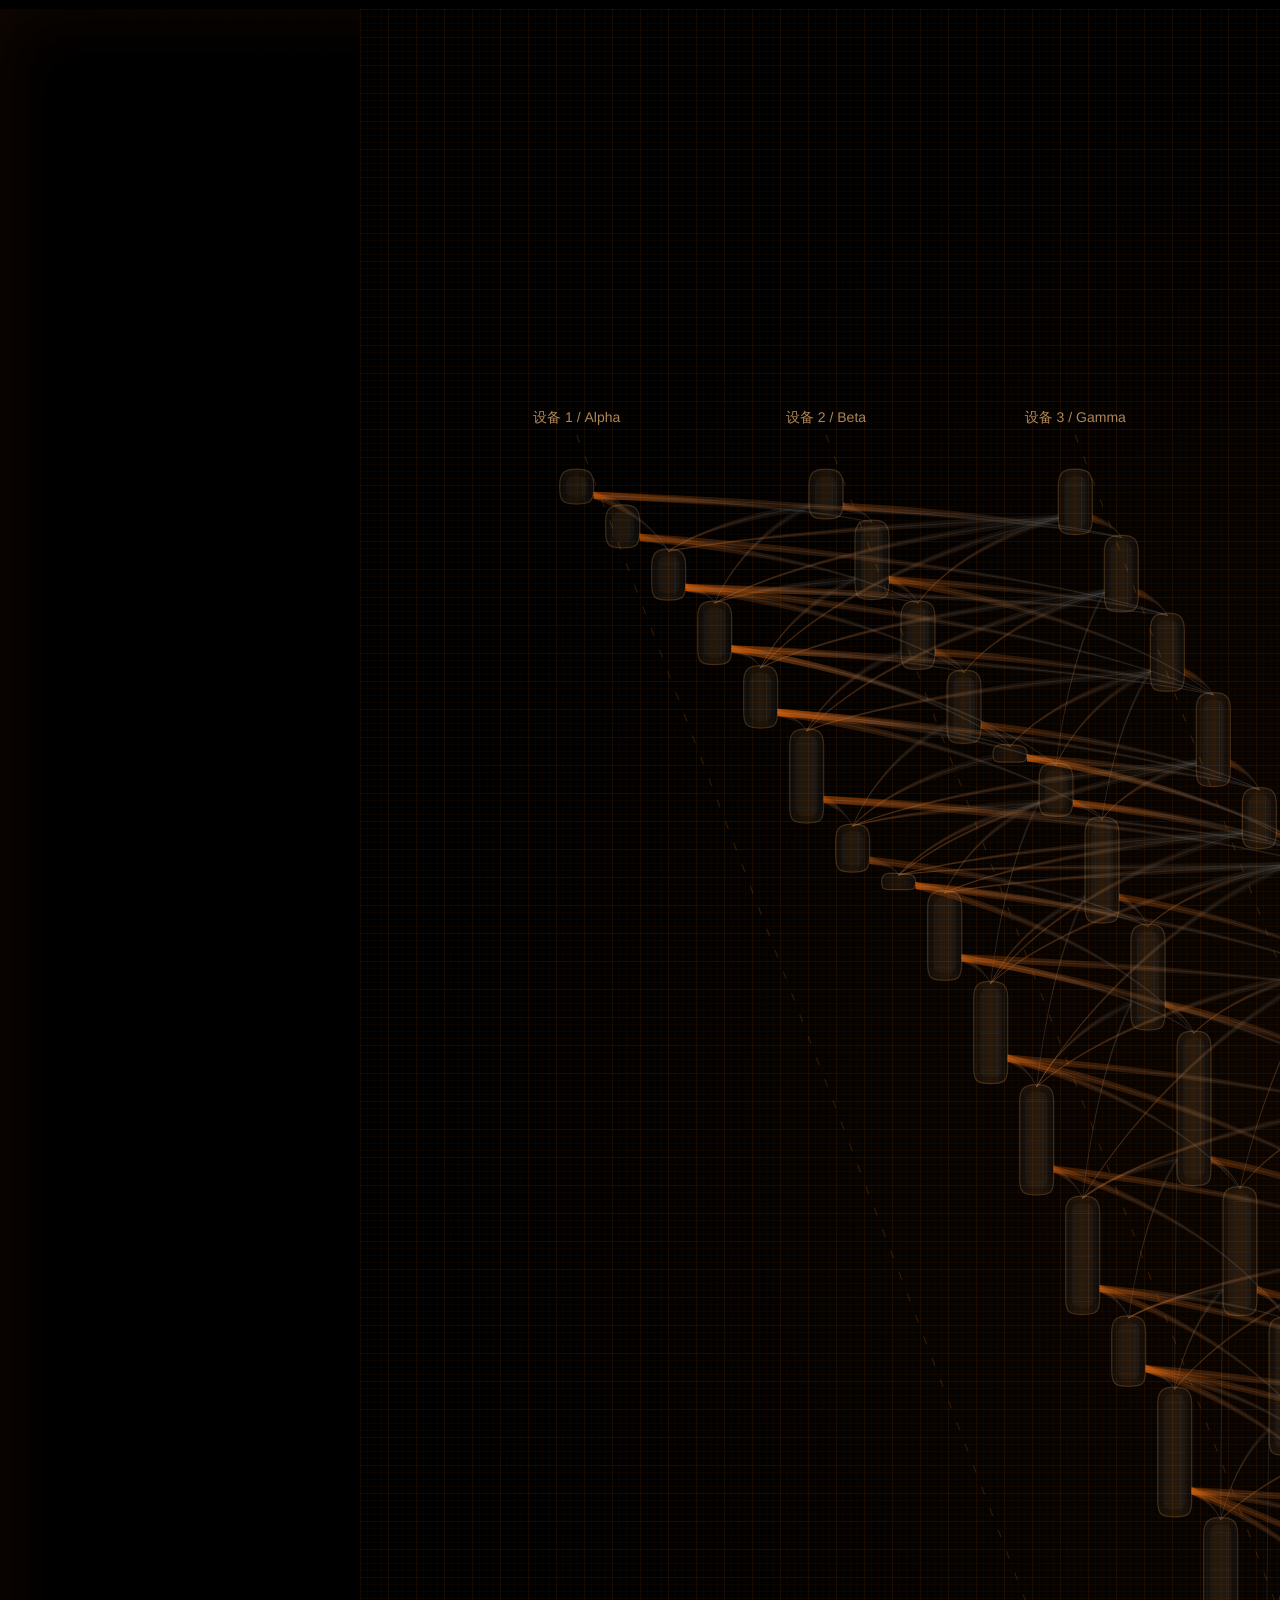
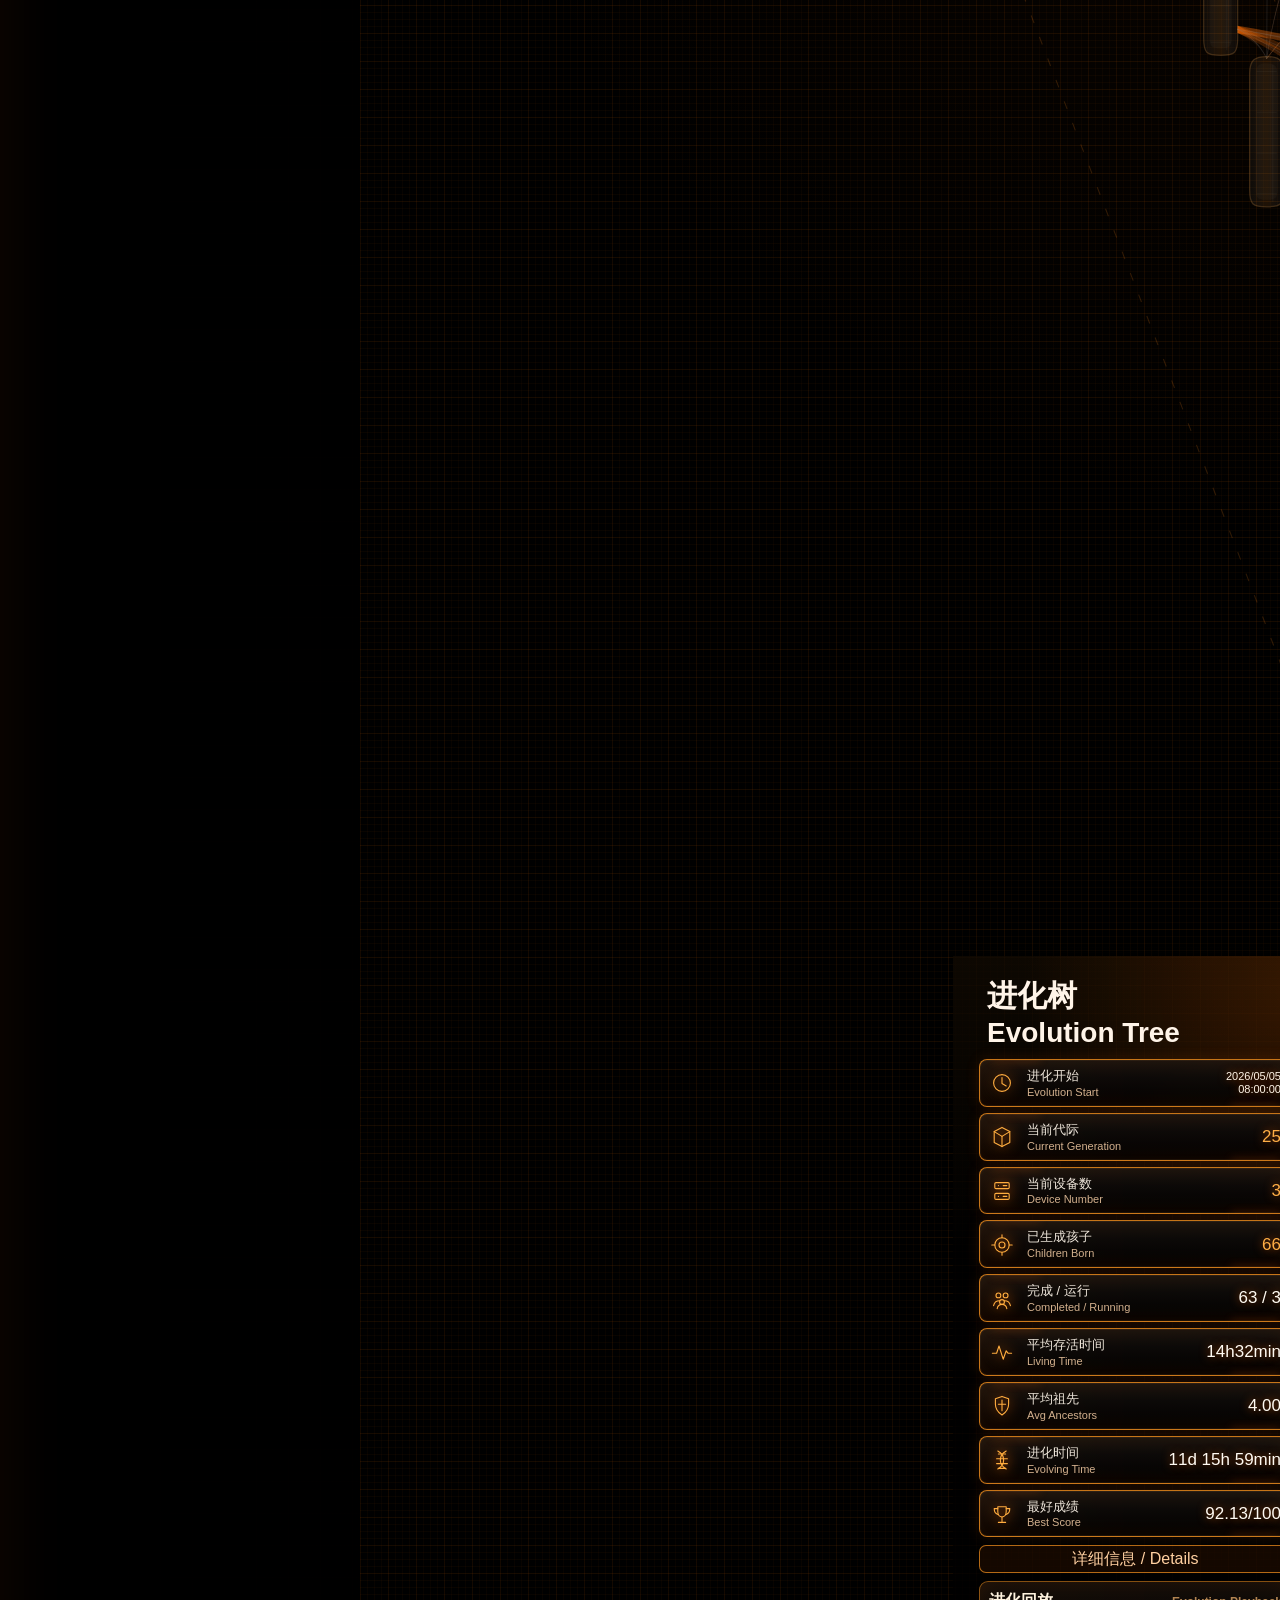
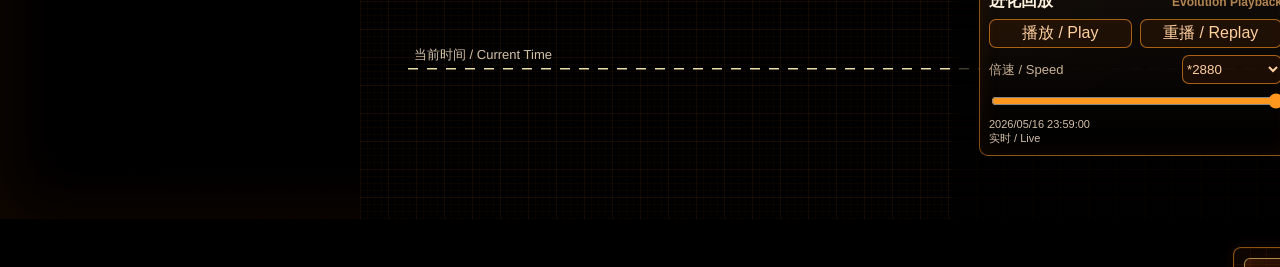
==== Child可视化-0514/index.html @ 8c19690a "Initial project publish" ====
<!doctype html>
<html lang="zh-CN">
  <head>
    <meta charset="UTF-8" />
    <meta name="viewport" content="width=device-width, initial-scale=1.0" />
    <title>进化树 Evolution Tree</title>
    <link rel="stylesheet" href="./styles.css" />
    <link rel="stylesheet" href="./nav.css" />
  </head>
  <body>
    <div class="scanline"></div>
    <main class="app">
      <section class="hud-shell" id="hudShell">
        <aside class="info-panel" aria-label="Evolution tree information">
          <div class="title-block">
            <h1>进化树</h1>
            <p>Evolution Tree</p>
          </div>
          <div class="metric-list" id="metricList"></div>
          <button class="detail-button" id="detailButton" type="button">详细信息 / Details</button>
          <div class="detail-panel" id="detailPanel"></div>
          <div class="playback-panel" aria-label="Evolution playback controls">
            <div class="playback-title">
              <span>进化回放</span>
              <small>Evolution Playback</small>
            </div>
            <div class="playback-actions">
              <button id="playToggle" type="button">播放 / Play</button>
              <button id="restartPlayback" type="button">重播 / Replay</button>
            </div>
            <label class="playback-field">
              <span>倍速 / Speed</span>
              <select id="speedSelect">
                <option value="2880" selected>*2880</option>
                <option value="8640">*8640</option>
                <option value="25000">*25000</option>
              </select>
            </label>
            <input id="playbackSlider" type="range" min="0" max="10000" value="0" />
            <div class="playback-time" id="playbackTime"></div>
          </div>
        </aside>

        <section class="tree-stage" id="treeStage" aria-label="Evolution tree visualization">
          <svg id="treeSvg" class="tree-svg" role="img" aria-label="Interactive evolution tree"></svg>
          <svg id="trendSvg" class="trend-svg" role="img" aria-label="Score trend line chart"></svg>
          <div class="time-readout" id="timeReadout"></div>
          <div class="tooltip" id="tooltip" role="tooltip"></div>
        </section>
      </section>
    </main>
    <nav class="bottom-page-nav" aria-label="页面导航">
      <div class="bottom-nav-rail">
        <a class="is-active" href="./index.html">进化树</a>
        <a href="./Child-流程图/index.html">流程图</a>
        <a href="./日志查看/index.html">日志查看</a>
        <a href="./调试台/index.html">调试台</a>
      </div>
    </nav>

    <script src="./data.js"></script>
    <script src="./app.js"></script>
  </body>
</html>
---- Child可视化-0514/styles.css ----
:root {
  --canvas-width: 1560px;
  --stage-height: 760px;
  --sidebar-width: 360px;
  --amber: #ff971f;
  --amber-hot: #ff6b00;
  --gold: #ffd07a;
  --ink: #000;
  --panel: rgba(7, 7, 7, 0.92);
  font-family:
    "DIN Alternate",
    "SF Pro Display",
    "PingFang SC",
    "Microsoft YaHei",
    Arial,
    sans-serif;
}

* {
  box-sizing: border-box;
}

html {
  min-height: 100%;
  background: #000;
}

body {
  margin: 0;
  min-height: 100vh;
  color: #fff8ee;
  background:
    radial-gradient(circle at 72% 8%, rgba(255, 107, 0, 0.13), transparent 24%),
    radial-gradient(circle at 26% 84%, rgba(255, 151, 31, 0.08), transparent 28%),
    #000;
  overflow: auto;
}

button,
input {
  font: inherit;
}

.scanline {
  pointer-events: none;
  position: fixed;
  inset: 0;
  z-index: 20;
  background: repeating-linear-gradient(
    180deg,
    rgba(255, 151, 31, 0.035) 0,
    rgba(255, 151, 31, 0.035) 1px,
    transparent 1px,
    transparent 5px
  );
  opacity: 0.12;
}

.app {
  width: var(--canvas-width);
  max-width: none;
  margin: 9px auto 48px;
}

.hud-shell {
  position: relative;
  display: grid;
  grid-template-columns: var(--sidebar-width) minmax(0, 1fr);
  width: var(--canvas-width);
  min-width: var(--canvas-width);
  min-height: var(--stage-height);
  height: var(--stage-height);
  border: 0;
  border-radius: 0;
  background:
    linear-gradient(90deg, rgba(0, 0, 0, 0.98), rgba(0, 0, 0, 0.95)),
    linear-gradient(rgba(255, 119, 0, 0.06) 1px, transparent 1px),
    linear-gradient(90deg, rgba(255, 119, 0, 0.055) 1px, transparent 1px),
    linear-gradient(rgba(255, 119, 0, 0.035) 1px, transparent 1px),
    linear-gradient(90deg, rgba(255, 119, 0, 0.032) 1px, transparent 1px),
    #000;
  background-size: auto, 32px 32px, 32px 32px, 8px 8px, 8px 8px, auto;
  box-shadow:
    inset 0 0 70px rgba(255, 107, 0, 0.08),
    0 0 32px rgba(0, 0, 0, 0.96);
  overflow: hidden;
}

.hud-shell::before,
.hud-shell::after {
  display: none;
}

.info-panel {
  position: fixed;
  grid-column: 1;
  top: 9px;
  left: max(0px, calc((100vw - var(--canvas-width)) / 2));
  width: var(--sidebar-width);
  align-self: start;
  z-index: 22;
  height: calc(100vh - 18px);
  overflow: hidden;
  padding: 24px 20px 16px 26px;
  border-right: 1px solid rgba(255, 151, 31, 0.26);
  background:
    radial-gradient(circle at 96% 4%, rgba(255, 107, 0, 0.17), transparent 30%),
    linear-gradient(180deg, rgba(255, 151, 31, 0.05), transparent 34%),
    rgba(0, 0, 0, 0.72);
}

.info-panel::after {
  content: "";
  position: absolute;
  top: 18px;
  right: -1px;
  width: 1px;
  height: calc(100% - 36px);
  background: linear-gradient(transparent, rgba(255, 151, 31, 0.85), transparent);
  box-shadow: 0 0 12px rgba(255, 107, 0, 0.7);
}

.title-block {
  margin: 0 0 12px 8px;
  color: #fff4e8;
}

.title-block h1 {
  margin: 0;
  font-size: 30px;
  line-height: 1.05;
  font-weight: 800;
  letter-spacing: 0;
}

.title-block p {
  margin: 6px 0 0;
  font-size: 28px;
  line-height: 1.05;
  font-weight: 700;
}

.metric-list {
  display: grid;
  grid-template-columns: 1fr;
  gap: 6px;
}

.metric-card {
  position: relative;
  display: grid;
  grid-template-columns: 28px minmax(0, 1fr);
  gap: 9px;
  min-height: 46px;
  padding: 8px 10px 7px;
  border: 1px solid rgba(255, 151, 31, 0.78);
  border-radius: 8px;
  background:
    linear-gradient(180deg, rgba(21, 18, 15, 0.94), rgba(0, 0, 0, 0.9)),
    radial-gradient(circle at 8% 10%, rgba(255, 107, 0, 0.19), transparent 48%);
  box-shadow:
    inset 0 0 24px rgba(255, 107, 0, 0.1),
    inset 0 0 0 1px rgba(255, 214, 148, 0.06),
    0 0 15px rgba(255, 107, 0, 0.12);
  overflow: hidden;
}

.metric-card::before,
.metric-card::after {
  content: "";
  position: absolute;
  height: 1px;
  width: 48px;
  background: rgba(255, 198, 112, 0.96);
  box-shadow: 0 0 8px rgba(255, 107, 0, 0.86);
}

.metric-card::before {
  top: -1px;
  left: 12px;
}

.metric-card::after {
  right: 12px;
  bottom: -1px;
}

.metric-icon {
  width: 24px;
  height: 24px;
  align-self: center;
  color: #ffad3f;
  filter: drop-shadow(0 0 7px rgba(255, 107, 0, 0.94));
}

.metric-icon svg {
  display: block;
  width: 100%;
  height: 100%;
  stroke: currentColor;
  fill: none;
  stroke-width: 1.85;
  stroke-linecap: round;
  stroke-linejoin: round;
}

.metric-content {
  min-width: 0;
  display: grid;
  grid-template-columns: minmax(0, 1fr) auto;
  grid-template-rows: auto auto;
  column-gap: 10px;
  align-items: center;
}

.metric-cn {
  margin: 0;
  font-size: 13px;
  line-height: 1.22;
  color: rgba(255, 246, 235, 0.93);
  grid-column: 1;
  grid-row: 1;
}

.metric-en {
  margin: 2px 0 0;
  font-size: 11px;
  line-height: 1.18;
  color: rgba(255, 214, 172, 0.82);
  grid-column: 1;
  grid-row: 2;
}

.metric-value {
  grid-column: 2;
  grid-row: 1 / span 2;
  margin: 0;
  font-size: 17px;
  line-height: 1.08;
  color: #fffaf2;
  text-shadow: 0 0 10px rgba(255, 107, 0, 0.62);
  word-break: break-word;
  text-align: right;
  white-space: nowrap;
}

.metric-value.hot {
  color: #ffae46;
}

.metric-value.small {
  font-size: 11px;
  line-height: 1.25;
  color: #fff5e8;
  white-space: normal;
}

.detail-button {
  width: 100%;
  height: 28px;
  margin: 8px 0 0;
  border: 1px solid rgba(255, 151, 31, 0.68);
  border-radius: 7px;
  color: #ffd0a0;
  background: rgba(255, 107, 0, 0.08);
  cursor: pointer;
}

.detail-button.active,
.detail-button:hover {
  color: #fff6e8;
  background: rgba(255, 107, 0, 0.18);
  box-shadow: inset 0 0 16px rgba(255, 107, 0, 0.12);
}

.detail-panel {
  display: none;
  margin-top: 8px;
  padding: 9px;
  border: 1px solid rgba(255, 151, 31, 0.34);
  border-radius: 8px;
  background: rgba(0, 0, 0, 0.56);
}

.detail-panel.open {
  display: grid;
  gap: 8px;
}

.detail-panel div {
  display: grid;
  grid-template-columns: minmax(104px, 1fr) minmax(0, 1.2fr);
  gap: 8px;
  color: rgba(255, 237, 218, 0.84);
  font-size: 11px;
  line-height: 1.25;
}

.detail-panel b {
  color: rgba(255, 177, 88, 0.9);
  font-weight: 600;
}

.detail-panel span {
  text-align: right;
  word-break: break-word;
}

.playback-panel {
  display: grid;
  gap: 7px;
  margin-top: 8px;
  padding: 9px;
  border: 1px solid rgba(255, 151, 31, 0.52);
  border-radius: 9px;
  background:
    linear-gradient(180deg, rgba(18, 13, 9, 0.95), rgba(0, 0, 0, 0.94)),
    radial-gradient(circle at 10% 0, rgba(255, 107, 0, 0.2), transparent 50%);
  box-shadow:
    inset 0 0 22px rgba(255, 107, 0, 0.09),
    0 -10px 24px rgba(0, 0, 0, 0.45);
}

.playback-title {
  display: flex;
  align-items: baseline;
  justify-content: space-between;
  color: #fff3df;
  font-weight: 700;
}

.playback-title small {
  color: rgba(255, 190, 116, 0.68);
  font-size: 12px;
}

.playback-actions {
  display: grid;
  grid-template-columns: 1fr 1fr;
  gap: 8px;
}

.playback-actions button,
.playback-field select {
  height: 29px;
  border: 1px solid rgba(255, 151, 31, 0.62);
  border-radius: 7px;
  color: #ffd0a0;
  background: rgba(255, 107, 0, 0.08);
  cursor: pointer;
}

.playback-actions button:hover,
.playback-field select:hover {
  background: rgba(255, 107, 0, 0.18);
}

.playback-field {
  display: grid;
  grid-template-columns: 1fr 100px;
  gap: 10px;
  align-items: center;
  color: rgba(255, 224, 190, 0.78);
  font-size: 13px;
}

#playbackSlider {
  width: 100%;
  accent-color: var(--amber);
}

.playback-time {
  color: rgba(255, 232, 204, 0.82);
  font-size: 11px;
  line-height: 1.25;
}

.tree-stage {
  position: relative;
  grid-column: 2;
  z-index: 2;
  width: calc(var(--canvas-width) - var(--sidebar-width));
  height: var(--stage-height);
  min-height: var(--stage-height);
  background:
    radial-gradient(circle at 52% 32%, rgba(255, 107, 0, 0.055), transparent 42%),
    linear-gradient(rgba(255, 119, 0, 0.052) 1px, transparent 1px),
    linear-gradient(90deg, rgba(255, 119, 0, 0.047) 1px, transparent 1px),
    linear-gradient(rgba(255, 119, 0, 0.035) 1px, transparent 1px),
    linear-gradient(90deg, rgba(255, 119, 0, 0.032) 1px, transparent 1px),
    #000;
  background-size: auto, 28px 28px, 28px 28px, 7px 7px, 7px 7px, auto;
}

.tree-svg {
  position: absolute;
  inset: 0;
  width: 100%;
  height: 100%;
  shape-rendering: geometricPrecision;
  text-rendering: geometricPrecision;
}

.trend-svg {
  position: fixed;
  top: 24px;
  right: 24px;
  width: clamp(280px, calc(100vw - var(--sidebar-width) - 56px), 680px);
  height: auto;
  aspect-ratio: 680 / 396;
  z-index: 16;
  border: 1px solid rgba(255, 199, 126, 0.8);
  border-radius: 10px;
  background:
    linear-gradient(rgba(255, 119, 0, 0.12) 1px, transparent 1px),
    linear-gradient(90deg, rgba(255, 119, 0, 0.1) 1px, transparent 1px),
    rgba(0, 0, 0, 0.9);
  background-size: 18px 18px;
  box-shadow:
    inset 0 0 36px rgba(255, 107, 0, 0.15),
    inset 0 0 0 1px rgba(255, 230, 190, 0.04),
    0 0 24px rgba(0, 0, 0, 0.72),
    0 0 22px rgba(255, 107, 0, 0.08);
}

.time-readout {
  position: absolute;
  right: clamp(28px, 3.4vw, 52px);
  bottom: 28px;
  z-index: 6;
  color: rgba(255, 226, 194, 0.76);
  text-align: right;
  font-size: 13px;
  line-height: 1.5;
  text-shadow: 0 0 8px rgba(255, 107, 0, 0.54);
  opacity: 0.76;
}

.tooltip {
  pointer-events: none;
  position: fixed;
  left: 0;
  top: 0;
  z-index: 30;
  min-width: 154px;
  padding: 10px 12px;
  border: 1px solid rgba(255, 151, 31, 0.74);
  border-radius: 8px;
  color: #fff8ee;
  background: rgba(0, 0, 0, 0.93);
  box-shadow:
    inset 0 0 18px rgba(255, 107, 0, 0.11),
    0 0 18px rgba(255, 107, 0, 0.18);
  transform: translate(-999px, -999px);
  opacity: 0;
  transition: opacity 120ms ease;
}

.tooltip.visible {
  opacity: 1;
}

.tooltip strong {
  display: block;
  margin-bottom: 5px;
  color: #ffae46;
  font-size: 17px;
}

.tooltip p {
  margin: 2px 0;
  color: rgba(255, 236, 214, 0.86);
  font-size: 13px;
}

.node-hit {
  cursor: pointer;
  transform-box: fill-box;
  transform-origin: center;
}

.trend-point {
  cursor: pointer;
}
---- Child可视化-0514/nav.css ----
.bottom-page-nav {
  position: fixed;
  left: 0;
  right: 0;
  bottom: 0;
  z-index: 90;
  display: flex;
  justify-content: center;
  width: 100vw;
  padding: 18px 16px 14px;
  transform: translateY(calc(100% - 18px));
  transition: transform 180ms ease, opacity 180ms ease;
  opacity: 0.72;
}

.bottom-page-nav:hover,
.bottom-page-nav:focus-within {
  transform: translateY(0);
  opacity: 1;
}

.bottom-page-nav::before {
  content: "";
  position: absolute;
  left: 50%;
  top: 2px;
  width: 126px;
  height: 4px;
  border-radius: 99px;
  background: #ff971f;
  box-shadow: 0 0 14px rgba(255, 107, 0, 0.92);
  transform: translateX(-50%);
}

.bottom-page-nav::after {
  content: "";
  position: fixed;
  left: 0;
  right: 0;
  bottom: 0;
  height: 26px;
  z-index: -1;
}

.bottom-nav-rail {
  display: grid;
  grid-template-columns: repeat(4, minmax(0, 1fr));
  gap: 10px;
  width: min(720px, calc(100vw - 34px));
  padding: 10px;
  border: 1px solid rgba(255, 151, 31, 0.76);
  border-radius: 8px 8px 0 0;
  background:
    linear-gradient(rgba(255, 119, 0, 0.09) 1px, transparent 1px),
    linear-gradient(90deg, rgba(255, 119, 0, 0.08) 1px, transparent 1px),
    rgba(0, 0, 0, 0.92);
  background-size: 16px 16px;
  box-shadow:
    inset 0 0 28px rgba(255, 107, 0, 0.12),
    0 0 24px rgba(0, 0, 0, 0.8),
    0 0 18px rgba(255, 107, 0, 0.16);
}

.bottom-page-nav a {
  display: grid;
  place-items: center;
  min-height: 38px;
  color: rgba(255, 222, 186, 0.82);
  font-size: 13px;
  font-weight: 700;
  letter-spacing: 0;
  text-decoration: none;
  border: 1px solid rgba(255, 151, 31, 0.28);
  border-radius: 6px;
  background: rgba(255, 107, 0, 0.06);
  box-shadow: inset 0 0 16px rgba(255, 107, 0, 0.06);
}

.bottom-page-nav a:hover,
.bottom-page-nav a.is-active {
  color: #fff7e8;
  border-color: rgba(255, 210, 125, 0.9);
  background: rgba(255, 107, 0, 0.18);
  box-shadow:
    inset 0 0 18px rgba(255, 107, 0, 0.18),
    0 0 16px rgba(255, 107, 0, 0.18);
}

@media (max-width: 680px) {
  .bottom-nav-rail {
    grid-template-columns: repeat(2, minmax(0, 1fr));
  }
}
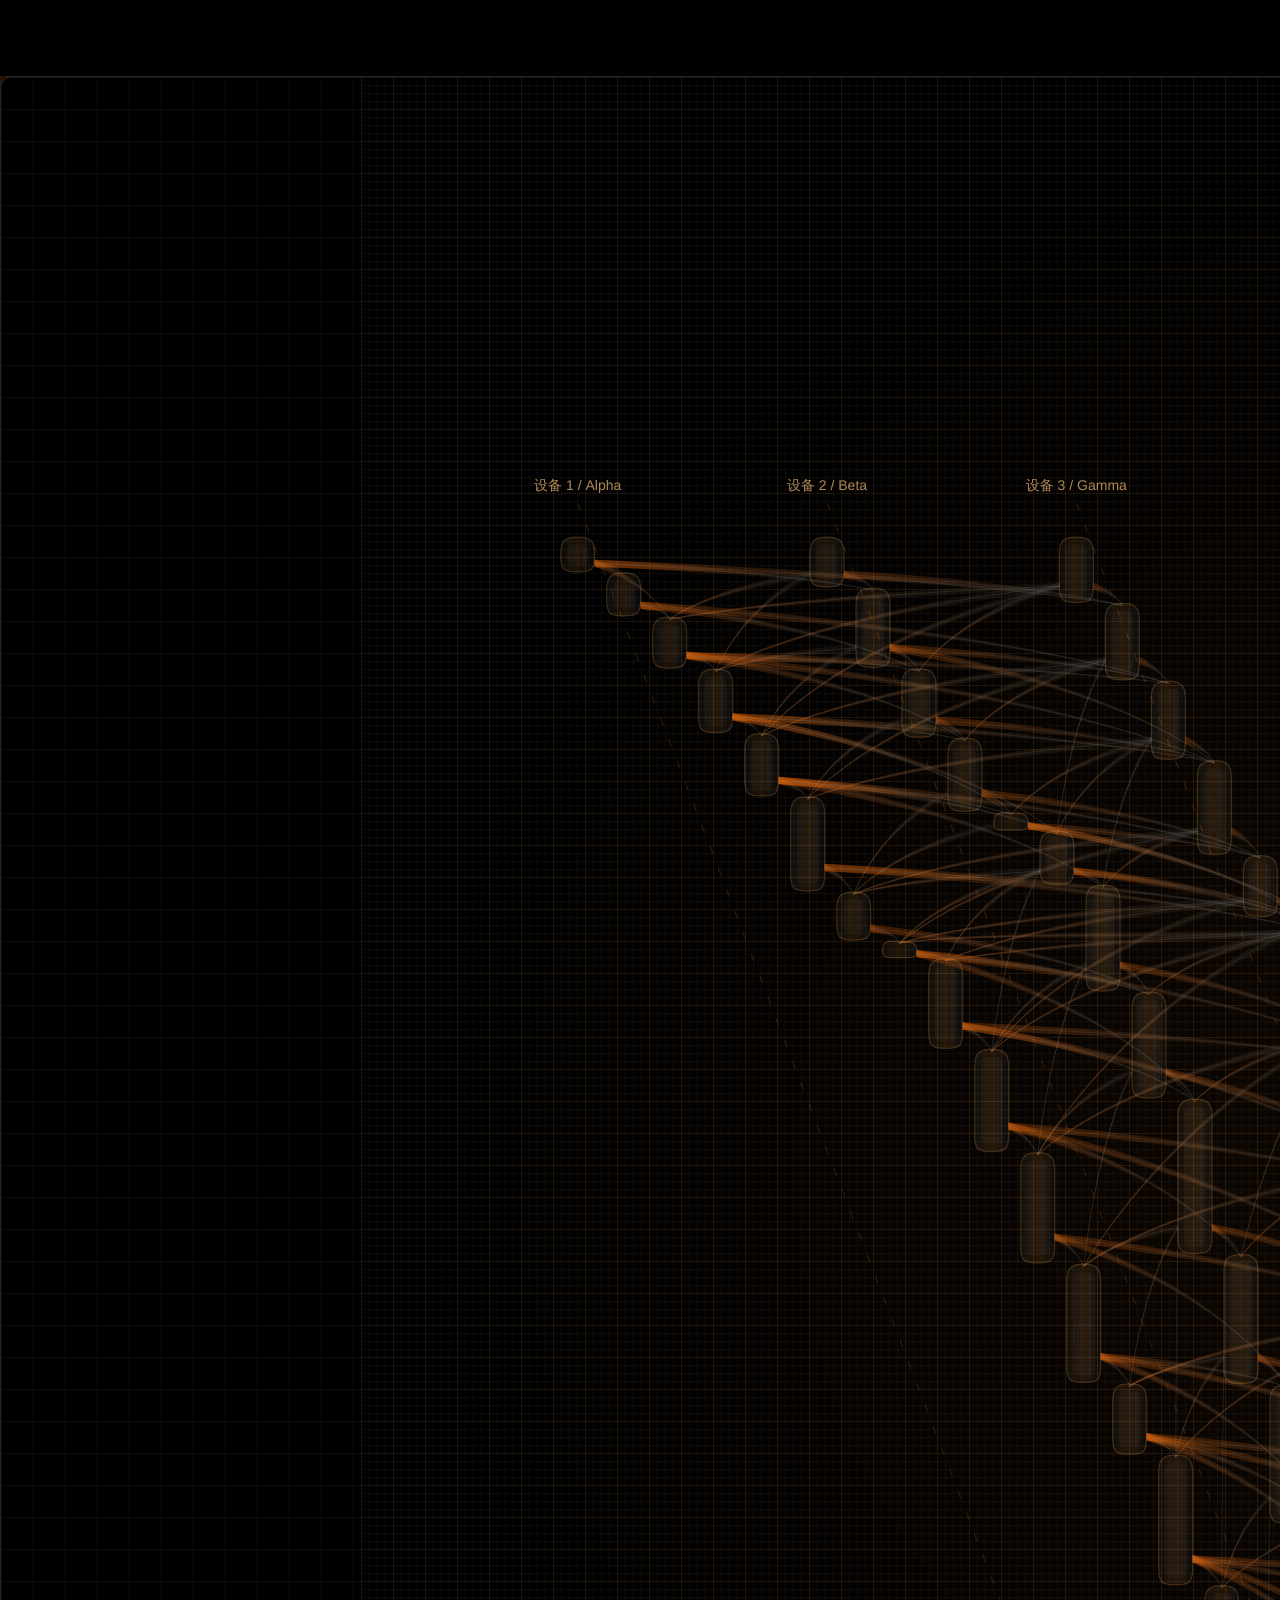
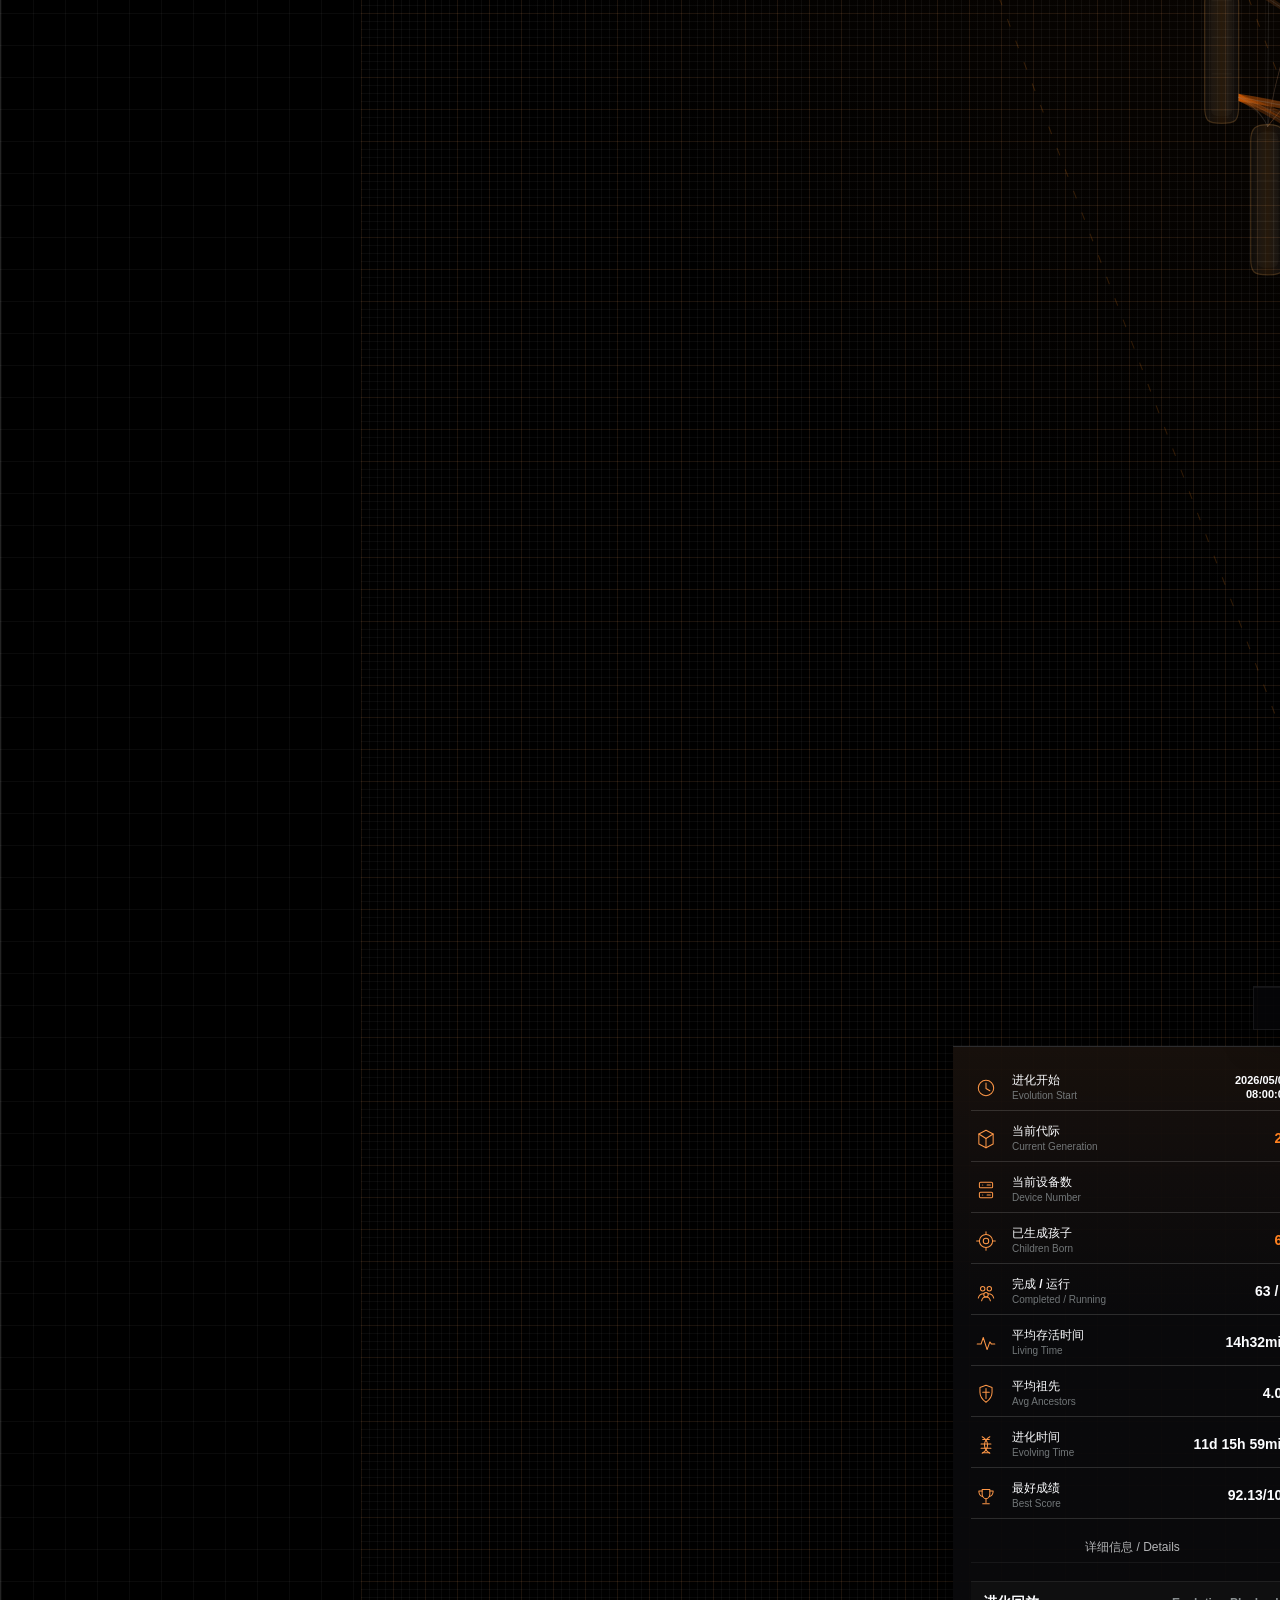
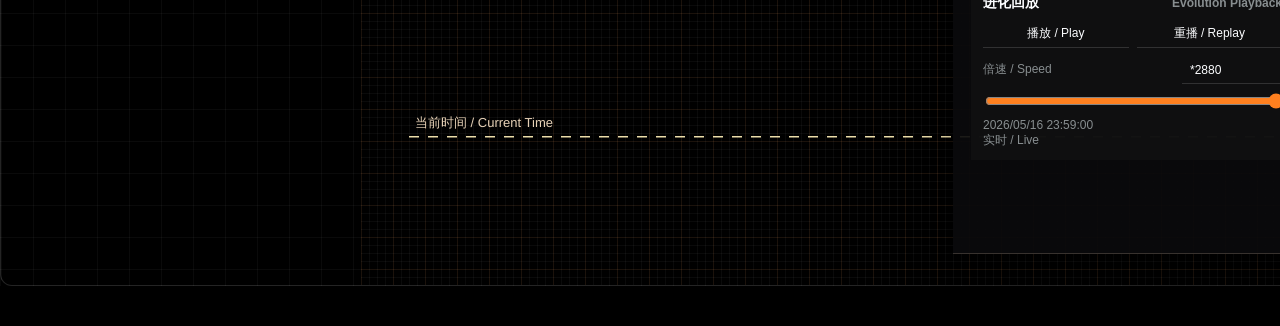
==== commit 29b52afc: "0602 visualization update" ====
--- a/Child可视化-0514/index.html
+++ b/Child可视化-0514/index.html
@@ -4,18 +4,21 @@
     <meta charset="UTF-8" />
     <meta name="viewport" content="width=device-width, initial-scale=1.0" />
     <title>进化树 Evolution Tree</title>
-    <link rel="stylesheet" href="./styles.css" />
-    <link rel="stylesheet" href="./nav.css" />
+    <script>
+      try {
+        document.documentElement.dataset.theme = localStorage.getItem("child-theme") || "dark";
+      } catch {
+        document.documentElement.dataset.theme = "dark";
+      }
+    </script>
+    <link rel="stylesheet" href="./styles.css?v=tree-line-sidebar-3" />
+    <link rel="stylesheet" href="./nav.css?v=theme-icon-2" />
   </head>
   <body>
     <div class="scanline"></div>
     <main class="app">
       <section class="hud-shell" id="hudShell">
         <aside class="info-panel" aria-label="Evolution tree information">
-          <div class="title-block">
-            <h1>进化树</h1>
-            <p>Evolution Tree</p>
-          </div>
           <div class="metric-list" id="metricList"></div>
           <button class="detail-button" id="detailButton" type="button">详细信息 / Details</button>
           <div class="detail-panel" id="detailPanel"></div>
@@ -52,13 +55,15 @@
     <nav class="bottom-page-nav" aria-label="页面导航">
       <div class="bottom-nav-rail">
         <a class="is-active" href="./index.html">进化树</a>
+        <a href="./监视器/index.html">监视器</a>
         <a href="./Child-流程图/index.html">流程图</a>
         <a href="./日志查看/index.html">日志查看</a>
-        <a href="./调试台/index.html">调试台</a>
+        <a href="./调试台/index.html?v=debug-title-controls-11">调试台</a>
       </div>
     </nav>
 
     <script src="./data.js"></script>
+    <script src="./theme.js?v=theme-icon-1"></script>
     <script src="./app.js"></script>
   </body>
 </html>
--- a/Child可视化-0514/styles.css
+++ b/Child可视化-0514/styles.css
@@ -482,3 +482,449 @@
 .trend-point {
   cursor: pointer;
 }
+
+:root {
+  color-scheme: dark;
+  --canvas: #000000;
+  --ink-ui: #fcfdff;
+  --body: rgba(252, 253, 255, 0.86);
+  --charcoal: rgba(252, 253, 255, 0.7);
+  --ash: #888e90;
+  --surface-card: #0a0a0c;
+  --surface-elevated: #101012;
+  --surface-deep: #06060a;
+  --hairline: rgba(255, 255, 255, 0.06);
+  --hairline-strong: rgba(255, 255, 255, 0.14);
+  --divider-soft: rgba(255, 255, 255, 0.04);
+  --primary: #fcfdff;
+  --primary-on: #000000;
+  --accent-orange: #ff801f;
+  --accent-orange-glow: rgba(255, 89, 0, 0.22);
+  --tree-stage-bg: #000000;
+  --tree-grid: rgba(255, 255, 255, 0.04);
+  --tree-grid-strong: rgba(255, 128, 31, 0.07);
+  --tree-text: rgba(255, 232, 202, 0.9);
+  --tree-muted-text: rgba(255, 198, 128, 0.68);
+  --tree-soft-text: rgba(255, 226, 194, 0.78);
+  --tree-axis: rgba(255, 233, 200, 0.86);
+  --tree-rail: rgba(255, 137, 31, 0.18);
+  --tree-current: #fff0b8;
+  --tree-edge-highlight: rgba(255, 240, 184, 0.72);
+}
+
+html {
+  background: var(--canvas);
+}
+
+body {
+  color: var(--body);
+  background:
+    radial-gradient(circle at 28% 4%, var(--accent-orange-glow), transparent 38%),
+    linear-gradient(var(--divider-soft) 1px, transparent 1px),
+    linear-gradient(90deg, var(--divider-soft) 1px, transparent 1px),
+    var(--canvas);
+  background-size: auto, 32px 32px, 32px 32px, auto;
+}
+
+.scanline {
+  display: none;
+}
+
+.app {
+  margin: 76px auto 40px;
+}
+
+.hud-shell {
+  border: 1px solid var(--hairline-strong);
+  border-radius: 12px;
+  background:
+    linear-gradient(var(--divider-soft) 1px, transparent 1px),
+    linear-gradient(90deg, var(--divider-soft) 1px, transparent 1px),
+    var(--canvas);
+  background-size: 32px 32px, 32px 32px, auto;
+  box-shadow:
+    0 20px 46px rgba(0, 0, 0, 0.34),
+    inset 0 1px 0 rgba(255, 255, 255, 0.04);
+}
+
+.info-panel {
+  top: 76px;
+  height: calc(100vh - 92px);
+  padding: 20px 18px 16px;
+  border: 1px solid var(--hairline-strong);
+  border-left: 0;
+  border-radius: 0 12px 12px 0;
+  background: var(--surface-card);
+  box-shadow: 0 20px 42px rgba(0, 0, 0, 0.28);
+}
+
+.info-panel::after,
+.metric-card::before,
+.metric-card::after {
+  display: none;
+}
+
+.title-block {
+  margin: 0 0 14px;
+  color: var(--charcoal);
+}
+
+.title-block p {
+  margin: 0;
+  color: var(--accent-orange);
+  font-family:
+    Inter,
+    "PingFang SC",
+    "Microsoft YaHei",
+    Arial,
+    sans-serif;
+  font-size: 13px;
+  font-weight: 600;
+  line-height: 1.4;
+  text-transform: uppercase;
+}
+
+.metric-card,
+.detail-panel,
+.playback-panel {
+  border-color: var(--hairline-strong);
+  background: var(--surface-elevated);
+  box-shadow: none;
+}
+
+.metric-card {
+  min-height: 48px;
+}
+
+.metric-cn,
+.playback-title,
+.metric-value,
+.metric-value.small,
+.tooltip strong {
+  color: var(--ink-ui);
+  text-shadow: none;
+}
+
+.metric-en,
+.playback-title small,
+.playback-field,
+.playback-time,
+.detail-panel div,
+.time-readout,
+.tooltip p {
+  color: var(--ash);
+  text-shadow: none;
+}
+
+.metric-icon,
+.metric-value.hot,
+.detail-panel b {
+  color: var(--accent-orange);
+  filter: none;
+}
+
+.detail-button,
+.playback-actions button,
+.playback-field select {
+  color: var(--ink-ui);
+  border-color: var(--hairline-strong);
+  background: var(--surface-card);
+}
+
+.detail-button.active,
+.detail-button:hover,
+.playback-actions button:hover,
+.playback-field select:hover {
+  color: var(--primary-on);
+  border-color: var(--primary);
+  background: var(--primary);
+}
+
+.tree-stage {
+  background:
+    radial-gradient(circle at 52% 32%, rgba(255, 128, 31, 0.06), transparent 42%),
+    linear-gradient(var(--tree-grid-strong) 1px, transparent 1px),
+    linear-gradient(90deg, var(--tree-grid-strong) 1px, transparent 1px),
+    linear-gradient(var(--tree-grid) 1px, transparent 1px),
+    linear-gradient(90deg, var(--tree-grid) 1px, transparent 1px),
+    var(--tree-stage-bg);
+  background-size: auto, 32px 32px, 32px 32px, 8px 8px, 8px 8px, auto;
+}
+
+.trend-svg {
+  top: 76px;
+  right: 32px;
+  border-color: var(--hairline-strong);
+  background:
+    linear-gradient(var(--divider-soft) 1px, transparent 1px),
+    linear-gradient(90deg, var(--divider-soft) 1px, transparent 1px),
+    var(--surface-card);
+  background-size: 18px 18px;
+  box-shadow:
+    0 18px 38px rgba(0, 0, 0, 0.32),
+    inset 0 1px 0 rgba(255, 255, 255, 0.04);
+}
+
+.tooltip {
+  color: var(--body);
+  border-color: var(--hairline-strong);
+  background: var(--surface-card);
+  box-shadow: 0 16px 34px rgba(0, 0, 0, 0.28);
+}
+
+html[data-theme="light"] {
+  --ink-ui: #16181a;
+  --tree-stage-bg: #f4f5f1;
+  --tree-grid: rgba(17, 19, 22, 0.055);
+  --tree-grid-strong: rgba(255, 128, 31, 0.105);
+  --tree-text: rgba(22, 24, 26, 0.8);
+  --tree-muted-text: rgba(90, 96, 100, 0.72);
+  --tree-soft-text: rgba(22, 24, 26, 0.66);
+  --tree-axis: rgba(22, 24, 26, 0.72);
+  --tree-rail: rgba(22, 24, 26, 0.18);
+  --tree-current: #111316;
+  --tree-edge-highlight: rgba(22, 24, 26, 0.38);
+}
+
+html[data-theme="light"] .hud-shell,
+html[data-theme="light"] .info-panel,
+html[data-theme="light"] .trend-svg,
+html[data-theme="light"] .tooltip {
+  box-shadow: 0 18px 42px rgba(36, 39, 44, 0.12);
+}
+
+.info-panel {
+  display: grid;
+  grid-template-rows: auto minmax(0, auto) auto minmax(0, auto) minmax(0, 1fr);
+  gap: 10px;
+  padding: 22px 18px 18px;
+  border-right: 1px solid rgba(255, 255, 255, 0.07);
+  background:
+    linear-gradient(180deg, rgba(255, 128, 31, 0.055), transparent 34%),
+    color-mix(in srgb, var(--surface-card) 92%, transparent);
+}
+
+.title-block {
+  display: flex;
+  align-items: center;
+  justify-content: space-between;
+  margin: 0;
+  padding: 0 4px 6px;
+}
+
+.title-block p {
+  color: var(--ink-ui);
+  font-size: 18px;
+  font-weight: 650;
+  text-transform: none;
+}
+
+.title-block::after {
+  content: "Live";
+  color: var(--accent-orange);
+  font-size: 12px;
+  font-weight: 600;
+}
+
+.metric-list {
+  gap: 5px;
+  min-height: 0;
+}
+
+.metric-card {
+  min-height: 44px;
+  padding: 8px 10px;
+  border-color: rgba(255, 255, 255, 0.07);
+  border-radius: 8px;
+  background:
+    linear-gradient(90deg, rgba(255, 128, 31, 0.055), transparent 52%),
+    color-mix(in srgb, var(--surface-elevated) 86%, transparent);
+}
+
+.metric-card:hover {
+  border-color: rgba(255, 128, 31, 0.26);
+  background:
+    linear-gradient(90deg, rgba(255, 128, 31, 0.09), transparent 54%),
+    var(--surface-elevated);
+}
+
+.metric-icon {
+  width: 22px;
+  height: 22px;
+  color: color-mix(in srgb, var(--accent-orange) 82%, var(--ink-ui));
+}
+
+.metric-cn {
+  font-size: 13px;
+  font-weight: 560;
+}
+
+.info-panel .metric-card {
+  min-height: 46px;
+  padding: 8px 4px;
+  border: 0;
+  border-bottom: 1px solid var(--hairline-strong);
+  border-radius: 0 !important;
+  background: transparent;
+}
+
+.info-panel .metric-card:hover {
+  border-color: var(--accent-orange);
+  background: linear-gradient(90deg, rgba(255, 128, 31, 0.06), transparent 70%);
+}
+
+.detail-button,
+.detail-panel,
+.playback-panel {
+  border-radius: 0 !important;
+  background: transparent;
+  box-shadow: none;
+}
+
+.detail-button {
+  border: 0;
+  border-bottom: 1px solid var(--hairline-strong);
+}
+
+.playback-panel {
+  padding: 10px 4px 0;
+  border: 0;
+  border-top: 1px solid var(--hairline-strong);
+}
+
+.playback-actions button,
+.playback-field select {
+  border: 0;
+  border-bottom: 1px solid var(--hairline-strong);
+  border-radius: 0 !important;
+  background: transparent;
+}
+
+.playback-field select {
+  appearance: none;
+  padding: 0 28px 0 8px;
+  background:
+    linear-gradient(45deg, transparent 50%, var(--accent-orange) 50%) right 12px center / 7px 7px no-repeat,
+    transparent;
+}
+
+.metric-en {
+  font-size: 10px;
+  opacity: 0.82;
+}
+
+.metric-value {
+  font-size: 15px;
+  font-weight: 620;
+}
+
+.detail-button {
+  height: 32px;
+  margin: 2px 0 0;
+  color: var(--charcoal);
+  border: 0;
+  border-radius: 0;
+  background: transparent;
+  box-shadow: inset 0 -1px 0 var(--hairline);
+}
+
+.detail-button.active,
+.detail-button:hover {
+  color: var(--accent-orange);
+  background: transparent;
+  box-shadow: inset 0 -2px 0 var(--accent-orange);
+}
+
+.detail-panel,
+.playback-panel {
+  border-color: rgba(255, 255, 255, 0.07);
+  background: color-mix(in srgb, var(--surface-elevated) 82%, transparent);
+}
+
+.playback-panel {
+  align-self: end;
+  padding: 12px;
+}
+
+.playback-actions button,
+.playback-field select {
+  border: 0;
+  border-radius: 0;
+  background: transparent;
+  box-shadow: inset 0 -1px 0 var(--hairline-strong);
+}
+
+.playback-actions button:hover,
+.playback-field select:hover {
+  color: var(--accent-orange);
+  background: transparent;
+  box-shadow: inset 0 -2px 0 var(--accent-orange);
+}
+
+html[data-theme="light"] .info-panel {
+  background:
+    linear-gradient(180deg, rgba(255, 128, 31, 0.07), transparent 34%),
+    rgba(255, 255, 255, 0.78);
+}
+
+html[data-theme="light"] .metric-card,
+html[data-theme="light"] .detail-panel,
+html[data-theme="light"] .playback-panel {
+  border-color: rgba(17, 19, 22, 0.08);
+  background: rgba(255, 255, 255, 0.64);
+}
+
+.title-block {
+  display: none;
+}
+
+.info-panel {
+  grid-template-rows: minmax(0, auto) auto minmax(0, auto) minmax(0, 1fr);
+  padding-top: 18px;
+}
+
+.metric-card {
+  min-height: 42px;
+}
+
+.metric-cn {
+  font-size: 12px;
+}
+
+.metric-en {
+  font-size: 10px;
+}
+
+.metric-value {
+  font-size: 14px;
+}
+
+.metric-value.small {
+  font-size: 11px;
+}
+
+.detail-button,
+.playback-actions button,
+.playback-field,
+.playback-field select,
+.playback-time,
+.detail-panel div {
+  font-size: 12px;
+}
+
+button,
+a,
+.bottom-nav-rail,
+.theme-toggle,
+.info-panel,
+.metric-card,
+.detail-panel,
+.playback-panel,
+.trend-svg,
+.tooltip {
+  border-radius: 0 !important;
+}
+
+#playbackSlider {
+  accent-color: #ff801f;
+}
--- a/Child可视化-0514/nav.css
+++ b/Child可视化-0514/nav.css
@@ -1,93 +1,299 @@
+.bottom-page-nav,
+.theme-toggle,
+html,
+body,
+button,
+input,
+select,
+textarea {
+  font-family:
+    Inter,
+    "SF Pro Display",
+    "PingFang SC",
+    "Microsoft YaHei",
+    Arial,
+    sans-serif;
+  letter-spacing: 0;
+  font-size: 14px;
+}
+
 .bottom-page-nav {
   position: fixed;
   left: 0;
   right: 0;
-  bottom: 0;
+  top: 16px;
   z-index: 90;
   display: flex;
   justify-content: center;
   width: 100vw;
-  padding: 18px 16px 14px;
-  transform: translateY(calc(100% - 18px));
-  transition: transform 180ms ease, opacity 180ms ease;
-  opacity: 0.72;
-}
-
-.bottom-page-nav:hover,
-.bottom-page-nav:focus-within {
-  transform: translateY(0);
-  opacity: 1;
-}
-
-.bottom-page-nav::before {
-  content: "";
-  position: absolute;
-  left: 50%;
-  top: 2px;
-  width: 126px;
-  height: 4px;
-  border-radius: 99px;
-  background: #ff971f;
-  box-shadow: 0 0 14px rgba(255, 107, 0, 0.92);
-  transform: translateX(-50%);
-}
-
+  padding: 0 132px;
+  pointer-events: none;
+}
+
+.bottom-page-nav::before,
 .bottom-page-nav::after {
-  content: "";
-  position: fixed;
-  left: 0;
-  right: 0;
-  bottom: 0;
-  height: 26px;
-  z-index: -1;
+  display: none;
 }
 
 .bottom-nav-rail {
+  pointer-events: auto;
   display: grid;
-  grid-template-columns: repeat(4, minmax(0, 1fr));
-  gap: 10px;
-  width: min(720px, calc(100vw - 34px));
-  padding: 10px;
-  border: 1px solid rgba(255, 151, 31, 0.76);
-  border-radius: 8px 8px 0 0;
-  background:
-    linear-gradient(rgba(255, 119, 0, 0.09) 1px, transparent 1px),
-    linear-gradient(90deg, rgba(255, 119, 0, 0.08) 1px, transparent 1px),
-    rgba(0, 0, 0, 0.92);
-  background-size: 16px 16px;
+  grid-template-columns: repeat(5, minmax(0, 1fr));
+  gap: 2px;
+  width: min(680px, calc(100vw - 300px));
+  min-width: 520px;
+  height: 44px;
+  padding: 4px 6px;
+  border: 1px solid rgba(255, 255, 255, 0.07);
+  border-radius: 12px;
+  background: rgba(8, 8, 10, 0.72);
   box-shadow:
-    inset 0 0 28px rgba(255, 107, 0, 0.12),
-    0 0 24px rgba(0, 0, 0, 0.8),
-    0 0 18px rgba(255, 107, 0, 0.16);
+    0 14px 34px rgba(0, 0, 0, 0.24),
+    inset 0 1px 0 rgba(255, 255, 255, 0.05);
+  backdrop-filter: blur(18px);
+}
+
+button,
+a,
+.bottom-nav-rail,
+.theme-toggle,
+.theme-toggle-track,
+.theme-toggle-knob {
+  border-radius: 0 !important;
 }
 
 .bottom-page-nav a {
   display: grid;
   place-items: center;
-  min-height: 38px;
-  color: rgba(255, 222, 186, 0.82);
+  position: relative;
+  min-width: 0;
+  height: 32px;
+  padding: 0 10px;
+  color: rgba(252, 253, 255, 0.66);
   font-size: 13px;
-  font-weight: 700;
+  font-weight: 500;
+  line-height: 1;
   letter-spacing: 0;
   text-decoration: none;
-  border: 1px solid rgba(255, 151, 31, 0.28);
-  border-radius: 6px;
-  background: rgba(255, 107, 0, 0.06);
-  box-shadow: inset 0 0 16px rgba(255, 107, 0, 0.06);
+  border: 0;
+  border-radius: 0;
+  background: transparent;
+  transition:
+    color 160ms ease,
+    opacity 160ms ease;
+}
+
+.bottom-page-nav a::after {
+  content: "";
+  position: absolute;
+  left: 22%;
+  right: 22%;
+  bottom: 2px;
+  height: 2px;
+  border-radius: 999px;
+  background: #ff801f;
+  opacity: 0;
+  transform: scaleX(0.6);
+  transition:
+    opacity 160ms ease,
+    transform 160ms ease;
 }
 
 .bottom-page-nav a:hover,
 .bottom-page-nav a.is-active {
-  color: #fff7e8;
-  border-color: rgba(255, 210, 125, 0.9);
-  background: rgba(255, 107, 0, 0.18);
+  color: #ffb169;
+}
+
+.bottom-page-nav a:hover::after,
+.bottom-page-nav a.is-active::after {
+  opacity: 1;
+  transform: scaleX(1);
+}
+
+.theme-toggle {
+  position: fixed;
+  top: 16px;
+  right: 24px;
+  z-index: 110;
+  display: grid;
+  place-items: center;
+  width: 44px;
+  height: 44px;
+  padding: 0;
+  color: rgba(252, 253, 255, 0.84);
+  background: rgba(8, 8, 10, 0.68);
+  border: 1px solid rgba(255, 255, 255, 0.07);
+  border-radius: 12px;
+  box-shadow: 0 14px 30px rgba(0, 0, 0, 0.22);
+  cursor: pointer;
+  backdrop-filter: blur(18px);
+}
+
+.theme-icon {
+  position: relative;
+  display: block;
+  width: 18px;
+  height: 18px;
+}
+
+.theme-icon::before,
+.theme-icon::after {
+  content: "";
+  position: absolute;
+  inset: 0;
+  display: block;
+  transition:
+    opacity 180ms ease,
+    transform 180ms ease,
+    box-shadow 180ms ease;
+}
+
+.theme-toggle[data-mode="light"] .theme-icon::before {
+  width: 10px;
+  height: 10px;
+  inset: 4px;
+  background: #ff801f;
   box-shadow:
-    inset 0 0 18px rgba(255, 107, 0, 0.18),
-    0 0 16px rgba(255, 107, 0, 0.18);
-}
-
-@media (max-width: 680px) {
+    0 -8px 0 -3px #ff801f,
+    0 8px 0 -3px #ff801f,
+    8px 0 0 -3px #ff801f,
+    -8px 0 0 -3px #ff801f,
+    6px 6px 0 -3px #ff801f,
+    -6px 6px 0 -3px #ff801f,
+    6px -6px 0 -3px #ff801f,
+    -6px -6px 0 -3px #ff801f,
+    0 0 16px rgba(255, 128, 31, 0.42);
+}
+
+.theme-toggle[data-mode="light"] .theme-icon::after {
+  opacity: 0;
+  transform: scale(0.72);
+}
+
+.theme-toggle[data-mode="dark"] .theme-icon::before {
+  opacity: 0;
+  transform: scale(0.72);
+}
+
+.theme-toggle[data-mode="dark"] .theme-icon::after {
+  width: 16px;
+  height: 16px;
+  inset: 1px;
+  background: #fcfdff;
+  box-shadow:
+    inset -6px 0 0 #111316,
+    0 0 14px rgba(252, 253, 255, 0.28);
+}
+
+.theme-toggle-track {
+  position: relative;
+  display: block;
+  width: 34px;
+  height: 20px;
+  border-radius: 999px;
+  background: rgba(255, 255, 255, 0.12);
+  border: 1px solid rgba(255, 255, 255, 0.16);
+}
+
+.theme-toggle-knob {
+  position: absolute;
+  top: 3px;
+  left: 3px;
+  width: 12px;
+  height: 12px;
+  border-radius: 999px;
+  background: #fcfdff;
+  box-shadow: 0 0 0 3px rgba(252, 253, 255, 0.08);
+  transition:
+    transform 180ms ease,
+    background 180ms ease,
+    box-shadow 180ms ease;
+}
+
+.theme-toggle-label {
+  min-width: 14px;
+  font-size: 13px;
+  font-weight: 600;
+  line-height: 1;
+}
+
+.theme-toggle[aria-pressed="true"] .theme-toggle-knob {
+  transform: translateX(14px);
+  background: #111316;
+  box-shadow: 0 0 0 3px rgba(17, 19, 22, 0.08);
+}
+
+html[data-theme="light"] {
+  color-scheme: light;
+  --canvas: #f4f5f1;
+  --ink: #16181a;
+  --body: rgba(22, 24, 26, 0.78);
+  --charcoal: rgba(22, 24, 26, 0.62);
+  --mute: #6f757a;
+  --ash: #747b80;
+  --surface-card: #ffffff;
+  --surface-elevated: #f0f1ed;
+  --surface-deep: #ffffff;
+  --hairline: rgba(17, 19, 22, 0.08);
+  --hairline-strong: rgba(17, 19, 22, 0.16);
+  --divider-soft: rgba(17, 19, 22, 0.055);
+  --primary: #111316;
+  --primary-on: #ffffff;
+  --accent-orange-glow: rgba(255, 128, 31, 0.13);
+  --bg: #f4f5f1;
+  --panel: rgba(255, 255, 255, 0.9);
+  --panel-soft: rgba(255, 255, 255, 0.7);
+  --line: rgba(17, 19, 22, 0.16);
+  --line-soft: rgba(17, 19, 22, 0.08);
+  --text: #202326;
+  --muted: #697077;
+}
+
+html[data-theme="light"] .bottom-nav-rail,
+html[data-theme="light"] .theme-toggle {
+  color: rgba(22, 24, 26, 0.78);
+  border-color: rgba(17, 19, 22, 0.08);
+  background: rgba(255, 255, 255, 0.74);
+  box-shadow: 0 14px 30px rgba(36, 39, 44, 0.1);
+}
+
+html[data-theme="light"] .bottom-page-nav a {
+  color: rgba(22, 24, 26, 0.62);
+}
+
+html[data-theme="light"] .bottom-page-nav a:hover,
+html[data-theme="light"] .bottom-page-nav a.is-active {
+  color: #ff801f;
+}
+
+html[data-theme="light"] .theme-toggle-track {
+  background: rgba(17, 19, 22, 0.08);
+  border-color: rgba(17, 19, 22, 0.14);
+}
+
+@media (max-width: 720px) {
+  .bottom-page-nav {
+    top: 10px;
+    justify-content: flex-start;
+    padding: 0 84px 0 10px;
+  }
+
   .bottom-nav-rail {
-    grid-template-columns: repeat(2, minmax(0, 1fr));
-  }
-}
+    grid-template-columns: repeat(5, minmax(48px, 1fr));
+    gap: 4px;
+    width: 100%;
+    min-width: 0;
+  }
+
+  .bottom-page-nav a {
+    padding: 0 7px;
+    font-size: 12px;
+  }
+
+  .theme-toggle {
+    top: 10px;
+    right: 10px;
+    width: 40px;
+    height: 40px;
+  }
+}
